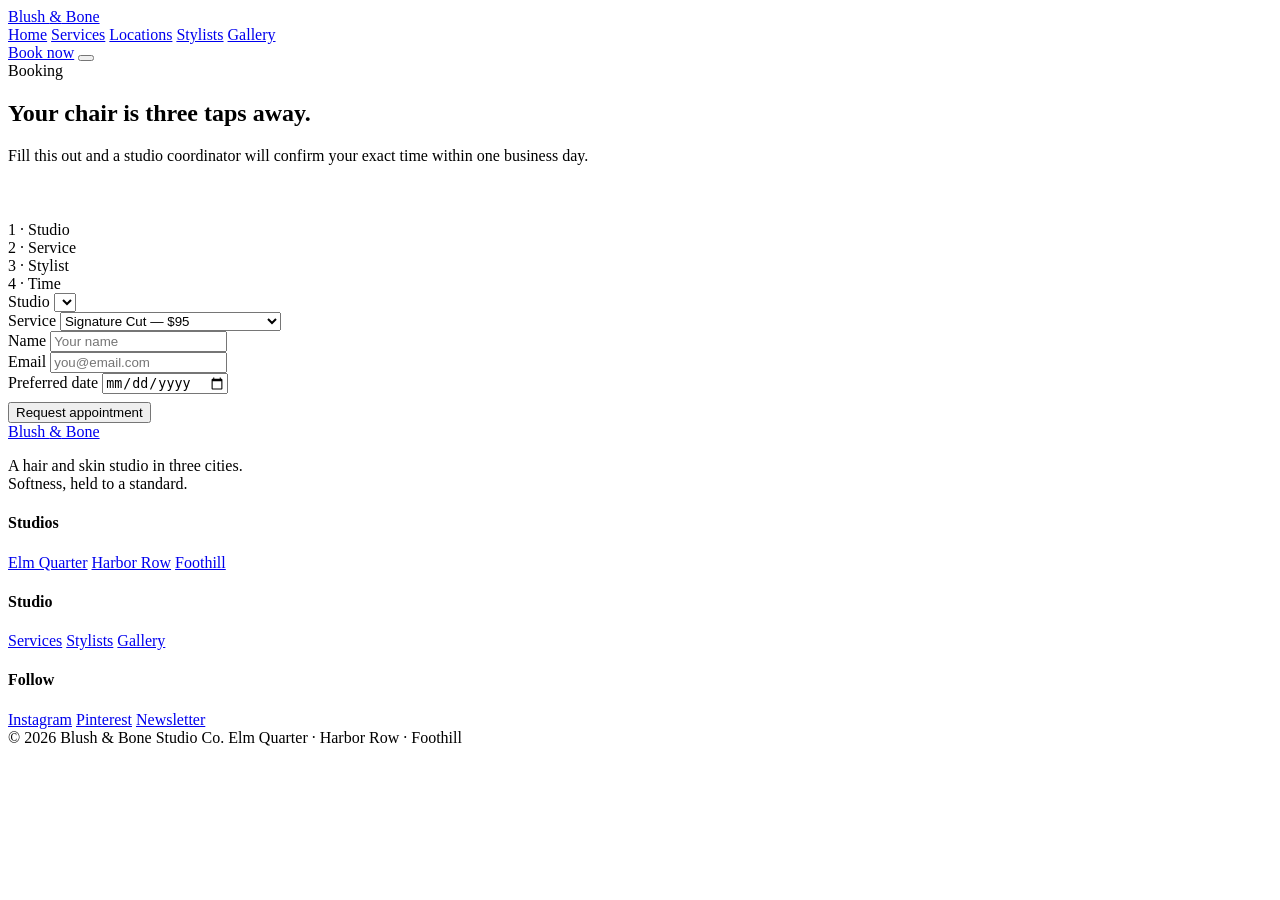
==== book.html @ 4086f169 "Add files via upload" ====
<!DOCTYPE html>
<html lang="en">
<head>
<meta charset="UTF-8">
<meta name="viewport" content="width=device-width, initial-scale=1.0">
<title>Book — Blush & Bone</title>
<link rel="preconnect" href="https://fonts.googleapis.com">
<link href="https://fonts.googleapis.com/css2?family=Fraunces:ital,opsz,wght@0,9..144,300;0,9..144,450;0,9..144,600;1,9..144,400;1,9..144,500&family=Work+Sans:wght@300;400;500;600&family=IBM+Plex+Mono:wght@400;500&display=swap" rel="stylesheet">
<link rel="stylesheet" href="css/style.css">
</head>
<body>

<header>
  <nav>
    <a href="index.html" class="logo">Blush <span>&</span> Bone</a>
    <div class="nav-links">
      <a href="index.html">Home</a>
      <a href="services.html">Services</a>
      <a href="locations.html">Locations</a>
      <a href="stylists.html">Stylists</a>
      <a href="gallery.html">Gallery</a>
    </div>
    <div class="nav-cta">
      <a href="book.html" class="btn primary">Book now</a>
      <button class="menu-toggle" aria-label="menu"><span></span><span></span><span></span></button>
    </div>
  </nav>
</header>

<main>

  <section class="page-hero" style="border-bottom:none; padding-bottom:0;">
    <div class="wrap">
      <div class="eyebrow">Booking</div>
      <h1>Your chair is three taps away.</h1>
      <p>Fill this out and a studio coordinator will confirm your exact time within one business day.</p>
    </div>
  </section>

  <section style="padding-top:40px;">
    <div class="wrap">
      <div class="booking reveal">
        <div class="steps">
          <div class="step active">1 · Studio</div>
          <div class="step">2 · Service</div>
          <div class="step">3 · Stylist</div>
          <div class="step">4 · Time</div>
        </div>

        <form class="book-form" onsubmit="event.preventDefault(); alert('This is a design preview — connect a booking system to make this live.');">
          <div>
            <label for="bookLocationSelect">Studio</label>
            <select id="bookLocationSelect"></select>
          </div>
          <div>
            <label for="bookService">Service</label>
            <select id="bookService">
              <option>Signature Cut — $95</option>
              <option>Dimensional Color — from $180</option>
              <option>Scalp & Bond Repair — $70</option>
              <option>Studio Facial — $120</option>
              <option>Bridal Trial + Day-of — from $350</option>
              <option>First Cuts (12 & under) — $45</option>
            </select>
          </div>
          <div>
            <label for="bookName">Name</label>
            <input type="text" id="bookName" placeholder="Your name" required>
          </div>
          <div>
            <label for="bookEmail">Email</label>
            <input type="email" id="bookEmail" placeholder="you@email.com" required>
          </div>
          <div>
            <label for="bookDate">Preferred date</label>
            <input type="date" id="bookDate">
          </div>
          <button type="submit" class="btn primary" style="justify-content:center; margin-top:8px;">Request appointment</button>
        </form>
      </div>
    </div>
  </section>

</main>

<footer>
  <div class="wrap">
    <div class="footer-grid">
      <div>
        <a href="index.html" class="logo">Blush <span>&</span> Bone</a>
        <p style="margin-top:16px; max-width:280px;">A hair and skin studio in three cities. Softness, held to a standard.</p>
      </div>
      <div>
        <h4>Studios</h4>
        <a href="locations.html?loc=elm">Elm Quarter</a>
        <a href="locations.html?loc=harbor">Harbor Row</a>
        <a href="locations.html?loc=foothill">Foothill</a>
      </div>
      <div>
        <h4>Studio</h4>
        <a href="services.html">Services</a>
        <a href="stylists.html">Stylists</a>
        <a href="gallery.html">Gallery</a>
      </div>
      <div>
        <h4>Follow</h4>
        <a href="#">Instagram</a>
        <a href="#">Pinterest</a>
        <a href="#">Newsletter</a>
      </div>
    </div>
    <div class="footer-bottom">
      <span>© 2026 Blush & Bone Studio Co.</span>
      <span>Elm Quarter · Harbor Row · Foothill</span>
    </div>
  </div>
</footer>

<script src="js/data.js"></script>
<script src="js/main.js"></script>
</body>
</html>
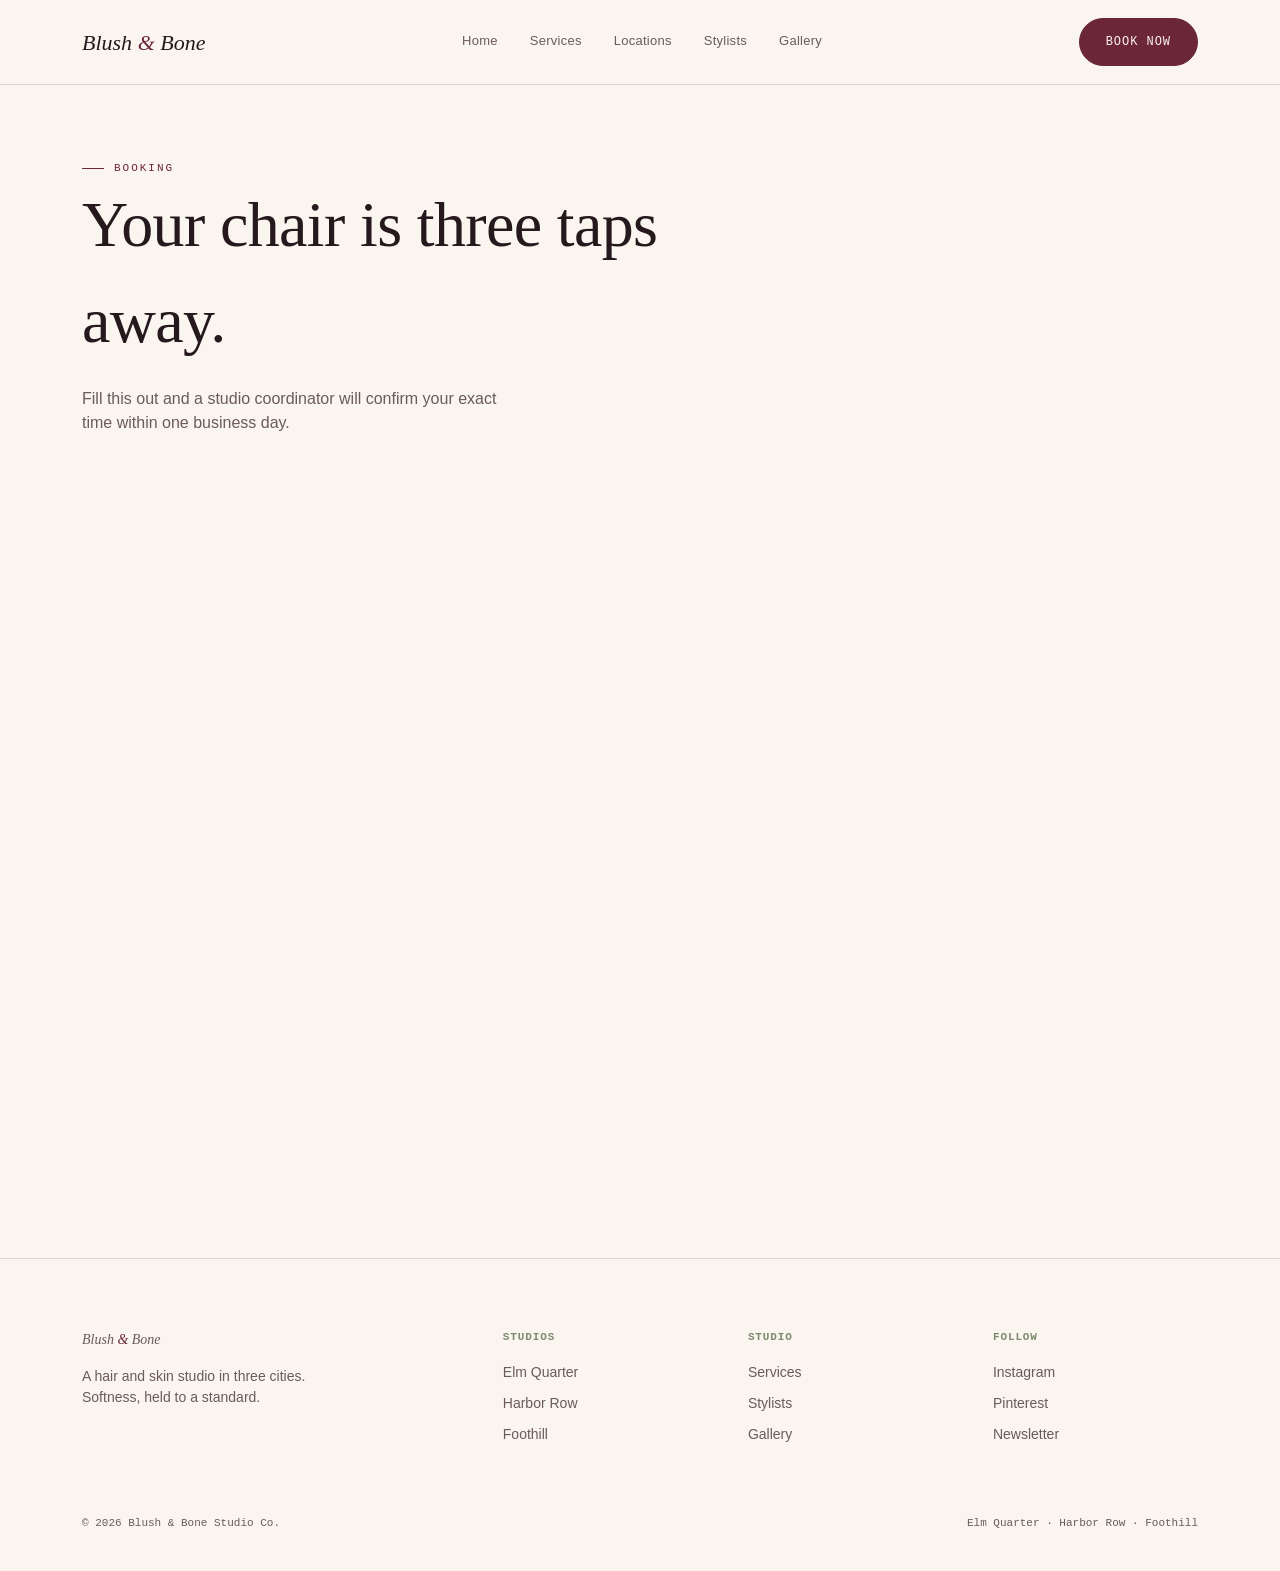
==== commit 427ac5f5: "Update book.html" ====
--- a/book.html
+++ b/book.html
@@ -6,7 +6,7 @@
 <title>Book — Blush & Bone</title>
 <link rel="preconnect" href="https://fonts.googleapis.com">
 <link href="https://fonts.googleapis.com/css2?family=Fraunces:ital,opsz,wght@0,9..144,300;0,9..144,450;0,9..144,600;1,9..144,400;1,9..144,500&family=Work+Sans:wght@300;400;500;600&family=IBM+Plex+Mono:wght@400;500&display=swap" rel="stylesheet">
-<link rel="stylesheet" href="css/style.css">
+<link rel="stylesheet" href="style.css">
 </head>
 <body>
 
--- a/style.css
+++ b/style.css
@@ -0,0 +1,240 @@
+:root{
+  --bg: #FAF5EF;
+  --bg-soft: #F3ECE3;
+  --ink: #26191D;
+  --ink-soft: #6B5A5E;
+  --blush: #E8B4B8;
+  --blush-deep: #D89AA0;
+  --bone: #DDD4C7;
+  --wine: #6B2737;
+  --wine-deep: #521E2B;
+  --sage: #7C8B6F;
+  --line: rgba(38,25,29,0.14);
+  --radius: 22px;
+}
+*{box-sizing:border-box; margin:0; padding:0;}
+html{scroll-behavior:smooth;}
+body{
+  background:var(--bg);
+  color:var(--ink);
+  font-family:'Work Sans', sans-serif;
+  font-weight:400;
+  line-height:1.5;
+  -webkit-font-smoothing:antialiased;
+  overflow-x:hidden;
+}
+@media (prefers-reduced-motion: reduce){
+  *{animation-duration:0.01ms !important; transition-duration:0.01ms !important; scroll-behavior:auto !important;}
+}
+a{color:inherit; text-decoration:none;}
+img{max-width:100%; display:block;}
+.wrap{max-width:1180px; margin:0 auto; padding:0 32px;}
+.eyebrow{
+  font-family:'IBM Plex Mono', monospace;
+  font-size:11px;
+  letter-spacing:0.18em;
+  text-transform:uppercase;
+  color:var(--wine);
+  display:flex; align-items:center; gap:10px;
+}
+.eyebrow::before{content:''; width:22px; height:1px; background:var(--wine); display:inline-block;}
+h1,h2,h3{font-family:'Fraunces', serif; font-weight:450; letter-spacing:-0.01em;}
+.btn{
+  font-family:'IBM Plex Mono', monospace;
+  font-size:12px;
+  letter-spacing:0.08em;
+  text-transform:uppercase;
+  padding:14px 26px;
+  border-radius:100px;
+  border:1px solid var(--ink);
+  display:inline-flex;
+  align-items:center;
+  gap:8px;
+  cursor:pointer;
+  background:transparent;
+  color:var(--ink);
+  transition:all .35s cubic-bezier(.2,.7,.2,1);
+}
+.btn.primary{background:var(--wine); border-color:var(--wine); color:#FBF3EC;}
+.btn.primary:hover{background:var(--wine-deep); border-color:var(--wine-deep); transform:translateY(-2px);}
+.btn:not(.primary):hover{background:var(--ink); color:var(--bg); transform:translateY(-2px);}
+
+/* NAV */
+header{
+  position:fixed; top:0; left:0; right:0; z-index:100;
+  background:rgba(250,245,239,0.86);
+  backdrop-filter:blur(10px);
+  border-bottom:1px solid var(--line);
+}
+nav{
+  max-width:1180px; margin:0 auto; padding:18px 32px;
+  display:flex; align-items:center; justify-content:space-between;
+}
+.logo{font-family:'Fraunces', serif; font-style:italic; font-size:22px; font-weight:500;}
+.logo span{color:var(--wine);}
+.nav-links{display:flex; gap:32px; align-items:center;}
+.nav-links a{
+  font-size:13px; letter-spacing:0.02em; color:var(--ink-soft);
+  position:relative; padding-bottom:3px;
+  transition:color .25s;
+}
+.nav-links a:hover, .nav-links a.current{color:var(--ink);}
+.nav-links a::after{
+  content:''; position:absolute; left:0; bottom:0; width:0; height:1px;
+  background:var(--wine); transition:width .3s;
+}
+.nav-links a:hover::after, .nav-links a.current::after{width:100%;}
+.nav-cta{display:flex; align-items:center; gap:16px;}
+.menu-toggle{display:none; flex-direction:column; gap:5px; cursor:pointer; background:none; border:none;}
+.menu-toggle span{width:22px; height:1.5px; background:var(--ink);}
+
+/* PAGE HERO (interior pages) */
+.page-hero{
+  padding:160px 0 60px;
+  border-bottom:1px solid var(--line);
+}
+.page-hero h1{font-size:clamp(38px,5.5vw,64px); max-width:640px;}
+.page-hero p{margin-top:18px; max-width:440px; color:var(--ink-soft); font-size:16px;}
+
+/* HOME HERO */
+.hero{
+  position:relative;
+  padding:170px 0 100px;
+  overflow:hidden;
+}
+.blob{position:absolute; border-radius:50%; z-index:0;}
+.blob-1{
+  width:520px; height:480px; top:-120px; right:-140px;
+  background:radial-gradient(circle at 30% 30%, var(--blush) 0%, var(--blush-deep) 100%);
+  border-radius:48% 52% 60% 40% / 55% 45% 55% 45%;
+  opacity:.85;
+}
+.blob-2{
+  width:220px; height:220px; bottom:-60px; left:-60px;
+  background:var(--sage); opacity:.28;
+  border-radius:60% 40% 45% 55% / 50% 60% 40% 50%;
+}
+.hero-inner{position:relative; z-index:2; display:grid; grid-template-columns:1.15fr 0.85fr; gap:60px; align-items:end;}
+.hero-tag{margin-bottom:26px;}
+.hero h1{font-size:clamp(46px, 6.4vw, 84px); line-height:0.98; max-width:640px;}
+.hero h1 em{font-style:italic; color:var(--wine); font-weight:400;}
+.hero-sub{margin-top:26px; max-width:400px; color:var(--ink-soft); font-size:16px;}
+.hero-actions{margin-top:38px; display:flex; gap:16px; flex-wrap:wrap;}
+.hero-figure{justify-self:end; text-align:right;}
+.stamp-note{font-family:'IBM Plex Mono', monospace; font-size:11px; color:var(--ink-soft); letter-spacing:.05em;}
+
+/* LOCATION SWITCHER — signature element */
+.switcher{display:flex; gap:14px; margin-top:14px; flex-wrap:wrap;}
+.seal{
+  width:76px; height:76px; border-radius:50%;
+  border:1px dashed var(--line);
+  display:flex; align-items:center; justify-content:center;
+  flex-direction:column;
+  cursor:pointer;
+  background:var(--bg-soft);
+  transition:all .35s cubic-bezier(.2,.7,.2,1);
+}
+.seal .seal-city{font-family:'Fraunces', serif; font-style:italic; font-size:13px; text-align:center;}
+.seal .seal-dot{width:4px; height:4px; border-radius:50%; background:var(--wine); margin-top:4px; opacity:0;}
+.seal.active{
+  background:var(--wine); border-color:var(--wine); border-style:solid;
+  transform:scale(1.06);
+  box-shadow:0 10px 24px rgba(107,39,55,0.28);
+}
+.seal.active .seal-city{color:#FBF3EC;}
+.seal.active .seal-dot{background:#E8B4B8; opacity:1;}
+.seal:hover:not(.active){border-color:var(--wine); transform:translateY(-3px);}
+
+section{padding:100px 0; position:relative;}
+.section-head{display:flex; justify-content:space-between; align-items:flex-end; gap:24px; margin-bottom:56px; flex-wrap:wrap;}
+.section-head h2{font-size:clamp(30px, 4vw, 46px);}
+.section-head p{max-width:340px; color:var(--ink-soft); font-size:15px;}
+
+/* SERVICES */
+.services{background:var(--bg-soft); border-top:1px solid var(--line); border-bottom:1px solid var(--line);}
+.service-grid{display:grid; grid-template-columns:repeat(2, 1fr); gap:1px; background:var(--line); border:1px solid var(--line); border-radius:var(--radius); overflow:hidden;}
+.service-card{background:var(--bg-soft); padding:36px; transition:background .3s;}
+.service-card:hover{background:var(--bg);}
+.service-card .row{display:flex; justify-content:space-between; align-items:baseline; margin-bottom:8px;}
+.service-card h3{font-size:22px; font-weight:450;}
+.service-card .price{font-family:'IBM Plex Mono', monospace; font-size:13px; color:var(--wine);}
+.service-card p{color:var(--ink-soft); font-size:14px; max-width:360px;}
+.service-card .tag{font-family:'IBM Plex Mono', monospace; font-size:10px; letter-spacing:.1em; text-transform:uppercase; color:var(--sage); margin-bottom:12px; display:block;}
+.services-page .service-card{background:var(--bg);}
+.services-page .service-grid{background:var(--line);}
+
+/* LOCATIONS DETAIL */
+.location-detail{display:grid; grid-template-columns:1fr 1fr; gap:56px; align-items:center;}
+.loc-photo{aspect-ratio:4/5; border-radius:var(--radius); overflow:hidden; background:var(--blush);}
+.loc-photo img{width:100%; height:100%; object-fit:cover;}
+.loc-info h3{font-size:38px; margin-bottom:6px;}
+.loc-info .addr{font-family:'IBM Plex Mono', monospace; font-size:13px; color:var(--ink-soft); margin-bottom:24px;}
+.loc-meta{display:grid; grid-template-columns:1fr 1fr; gap:20px; margin:28px 0; padding:24px 0; border-top:1px solid var(--line); border-bottom:1px solid var(--line);}
+.loc-meta .label{font-family:'IBM Plex Mono', monospace; font-size:10px; text-transform:uppercase; letter-spacing:.1em; color:var(--sage); margin-bottom:6px;}
+.loc-meta .value{font-size:15px;}
+.loc-desc{color:var(--ink-soft); font-size:15px; margin-bottom:28px; max-width:440px;}
+
+/* STYLISTS */
+.stylist-grid{display:grid; grid-template-columns:repeat(4, 1fr); gap:24px;}
+.stylist-card{text-align:left;}
+.stylist-photo{aspect-ratio:3/4; border-radius:16px; overflow:hidden; background:var(--bone); margin-bottom:16px;}
+.stylist-photo img{width:100%; height:100%; object-fit:cover; filter:grayscale(0.15); transition:transform .5s;}
+.stylist-card:hover .stylist-photo img{transform:scale(1.05);}
+.stylist-card h4{font-family:'Fraunces', serif; font-size:19px; font-weight:450;}
+.stylist-card .role{font-family:'IBM Plex Mono', monospace; font-size:11px; color:var(--wine); text-transform:uppercase; letter-spacing:.06em; margin-top:2px;}
+
+/* GALLERY */
+.gallery{columns:3; column-gap:16px;}
+.gallery img{width:100%; border-radius:14px; margin-bottom:16px; break-inside:avoid;}
+@media (max-width:920px){.gallery{columns:2;}}
+
+/* TESTIMONIALS */
+.testimonial-wrap{background:var(--wine); color:#FBF3EC; border-radius:var(--radius); padding:64px; position:relative; overflow:hidden;}
+.testimonial-wrap::before{content:'"'; position:absolute; top:-40px; left:24px; font-family:'Fraunces',serif; font-size:280px; color:rgba(255,255,255,0.06); line-height:1;}
+.t-quote{font-family:'Fraunces', serif; font-style:italic; font-size:clamp(22px,3vw,32px); max-width:760px; position:relative; z-index:1;}
+.t-meta{margin-top:28px; font-family:'IBM Plex Mono', monospace; font-size:12px; opacity:.8; display:flex; align-items:center; gap:14px;}
+.t-dots{display:flex; gap:8px; margin-top:36px;}
+.t-dots button{width:7px; height:7px; border-radius:50%; border:none; background:rgba(255,255,255,0.3); cursor:pointer;}
+.t-dots button.active{background:#fff;}
+
+/* BOOKING */
+.booking{background:var(--bg-soft); border-radius:var(--radius); padding:70px; text-align:center; display:flex; flex-direction:column; align-items:center; border:1px solid var(--line);}
+.booking h2{font-size:clamp(32px,4.4vw,52px); max-width:720px; margin-bottom:18px;}
+.booking p{color:var(--ink-soft); max-width:460px; margin-bottom:34px;}
+.steps{display:flex; gap:0; margin-bottom:40px; flex-wrap:wrap; justify-content:center;}
+.step{font-family:'IBM Plex Mono', monospace; font-size:11px; letter-spacing:.06em; text-transform:uppercase; padding:10px 20px; border:1px solid var(--line); background:var(--bg); color:var(--ink-soft); cursor:pointer;}
+.step:first-child{border-radius:100px 0 0 100px;}
+.step:last-child{border-radius:0 100px 100px 0;}
+.step.active{background:var(--wine); border-color:var(--wine); color:#FBF3EC;}
+
+/* BOOKING FORM (book.html) */
+.book-form{display:grid; gap:14px; width:100%; max-width:420px; text-align:left; margin-bottom:10px;}
+.book-form label{font-family:'IBM Plex Mono', monospace; font-size:10px; text-transform:uppercase; letter-spacing:.08em; color:var(--sage); display:block; margin-bottom:6px;}
+.book-form select, .book-form input{
+  width:100%; padding:13px 16px; border-radius:10px; border:1px solid var(--line);
+  background:var(--bg); font-family:'Work Sans', sans-serif; font-size:14px; color:var(--ink);
+}
+
+footer{padding:70px 0 40px; border-top:1px solid var(--line);}
+.footer-grid{display:grid; grid-template-columns:1.3fr 0.7fr 0.7fr 0.7fr; gap:40px; margin-bottom:60px;}
+.footer-grid h4{font-family:'IBM Plex Mono', monospace; font-size:11px; letter-spacing:.08em; text-transform:uppercase; color:var(--sage); margin-bottom:16px;}
+.footer-grid a, .footer-grid p{color:var(--ink-soft); font-size:14px; display:block; margin-bottom:10px;}
+.footer-grid a:hover{color:var(--wine);}
+.footer-bottom{display:flex; justify-content:space-between; align-items:center; font-family:'IBM Plex Mono', monospace; font-size:11px; color:var(--ink-soft); flex-wrap:wrap; gap:12px;}
+
+.reveal{opacity:0; transform:translateY(24px); transition:opacity .7s ease, transform .7s ease;}
+.reveal.in{opacity:1; transform:translateY(0);}
+
+@media (max-width:920px){
+  .hero-inner{grid-template-columns:1fr;}
+  .hero-figure{justify-self:start; text-align:left; margin-top:20px;}
+  .switcher{justify-content:flex-start;}
+  .service-grid{grid-template-columns:1fr;}
+  .location-detail{grid-template-columns:1fr;}
+  .stylist-grid{grid-template-columns:repeat(2,1fr);}
+  .footer-grid{grid-template-columns:1fr 1fr;}
+  .nav-links{display:none;}
+  .menu-toggle{display:flex;}
+  .booking{padding:44px 24px;}
+  .testimonial-wrap{padding:36px 24px;}
+}
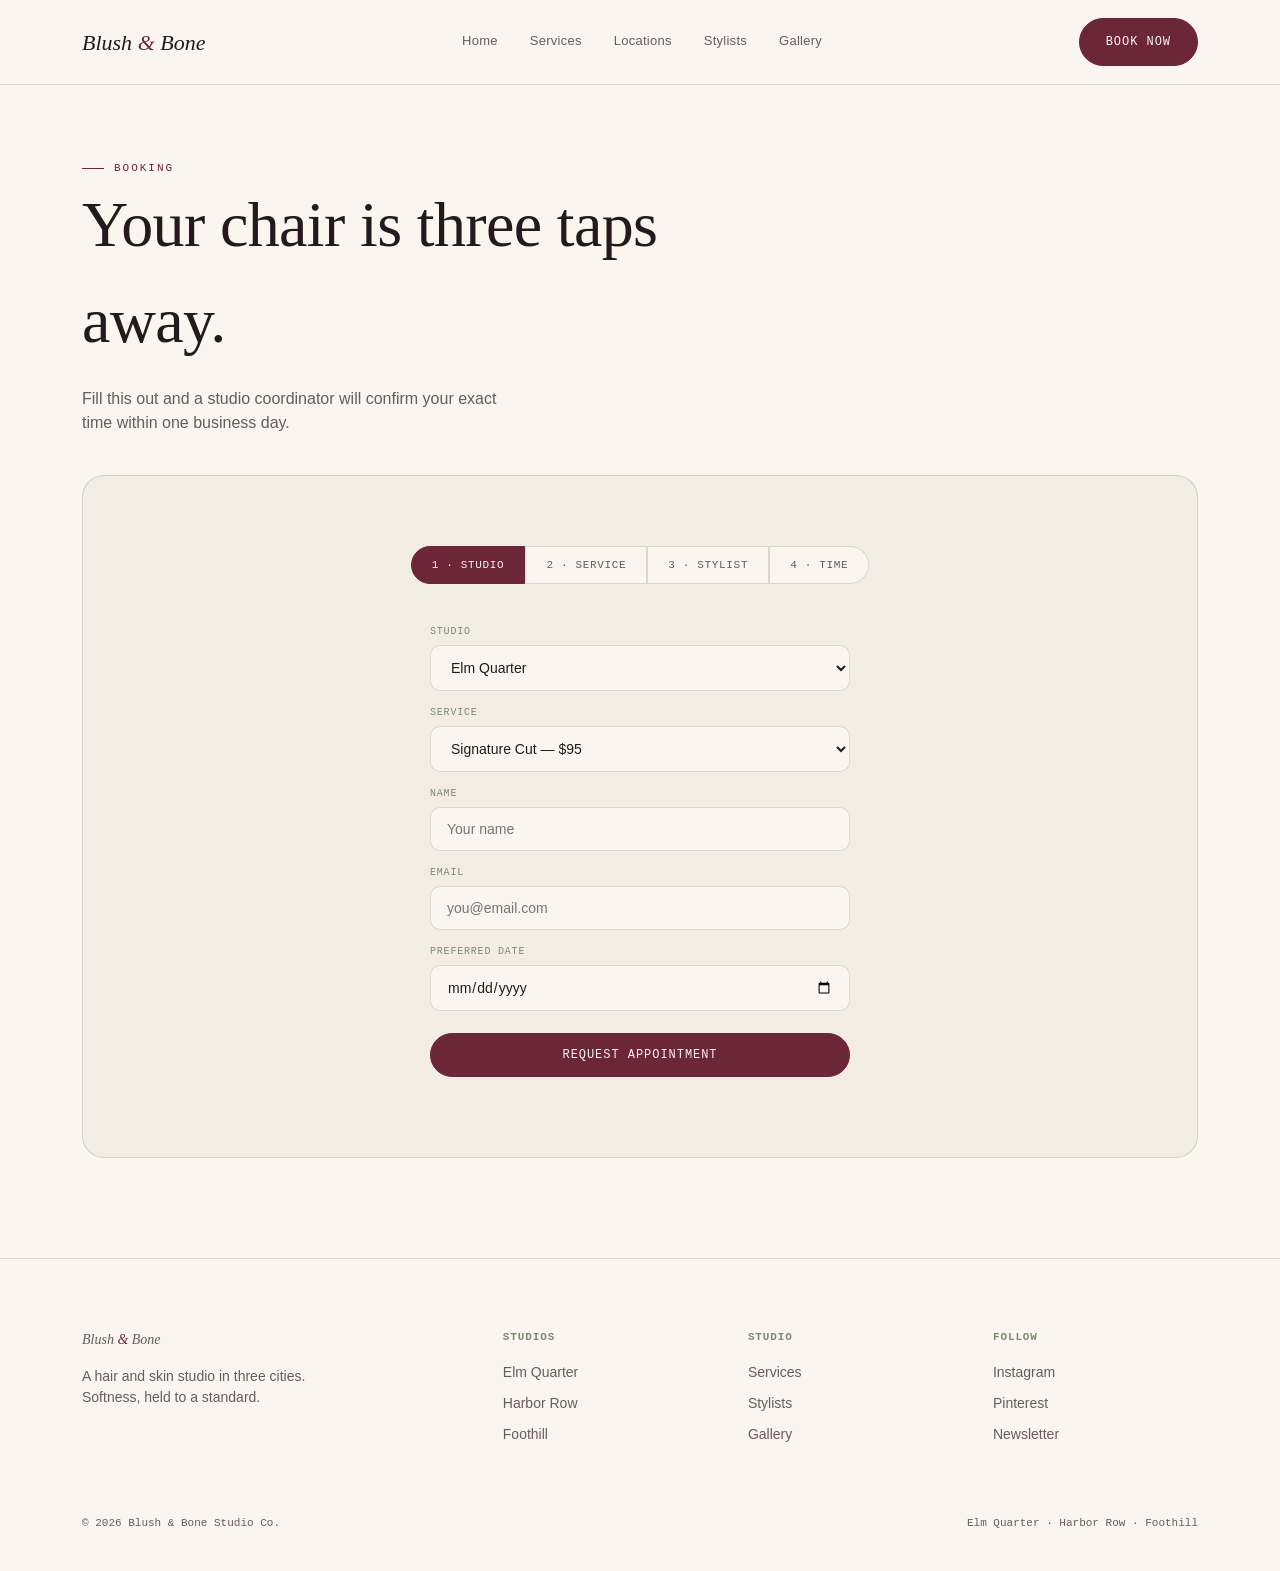
==== commit c7912b91: "Update book.html" ====
--- a/book.html
+++ b/book.html
@@ -116,7 +116,7 @@
   </div>
 </footer>
 
-<script src="js/data.js"></script>
-<script src="js/main.js"></script>
+<script src="data.js"></script>
+<script src="main.js"></script>
 </body>
 </html>
